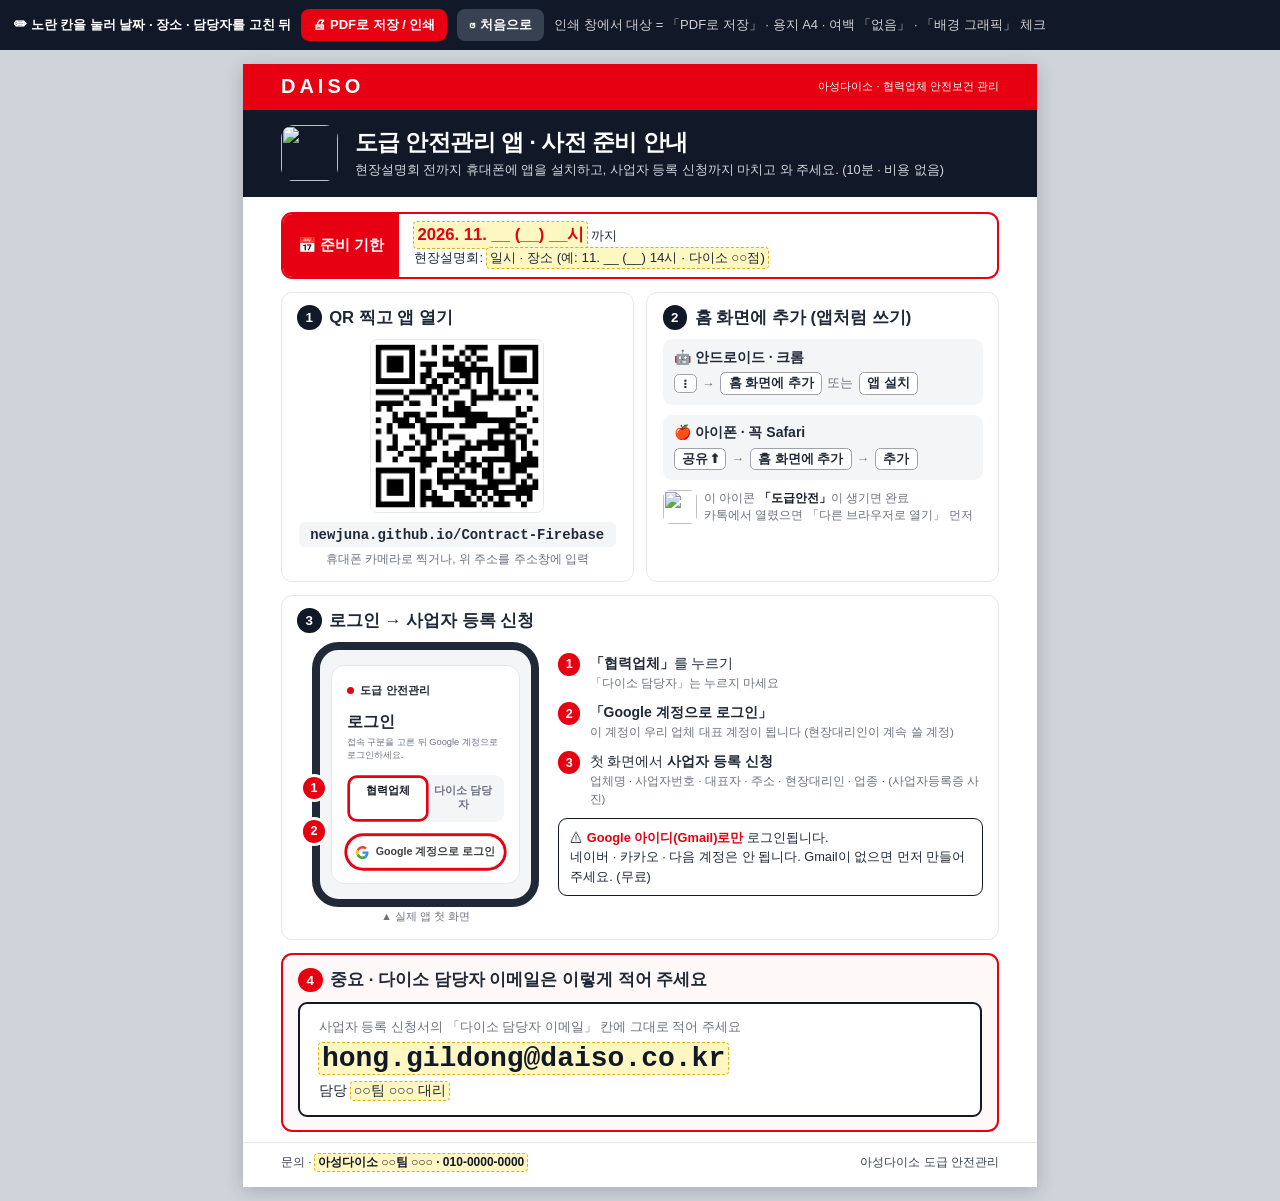
==== 업체안내문_1장.html @ e5fa145a "Add files via upload" ====
<!doctype html>
<html lang="ko"><head><meta charset="utf-8"><meta name="viewport" content="width=device-width,initial-scale=1">
<title>도급 안전관리 앱 · 협력업체 사전 준비 안내</title>
<style>
@page{size:A4;margin:0}
:root{--r:#E60012;--n:#111827;--s:#6b7280;--l:#e5e7eb;--bg:#f4f5f7}
*{box-sizing:border-box;-webkit-print-color-adjust:exact;print-color-adjust:exact}
html,body{margin:0;background:#cfd3da;font-family:"Malgun Gothic","맑은 고딕",sans-serif;color:#1f2937}
.bar{position:sticky;top:0;z-index:5;background:#111827;color:#fff;padding:9px 14px;font-size:13px;display:flex;gap:10px;align-items:center;flex-wrap:wrap}
.bar button{border:0;border-radius:8px;padding:7px 12px;font:inherit;font-weight:700;cursor:pointer}.bar .p{background:var(--r);color:#fff}.bar .g{background:#374151;color:#fff}
.page{width:210mm;height:297mm;margin:14px auto;background:#fff;overflow:hidden;position:relative;box-shadow:0 4px 18px rgba(0,0,0,.18);display:flex;flex-direction:column}
.fill{background:#fff7c2;outline:1px dashed #e0b400;border-radius:3px;padding:0 3px;min-width:30px;display:inline-block}
.fill:focus{outline:2px solid var(--r);background:#fff}
@media print{html,body{background:#fff}.bar{display:none}.page{margin:0;box-shadow:none}.fill{background:none;outline:none;padding:0}}
/* 머리 */
.top{background:var(--r);color:#fff;display:flex;align-items:center;justify-content:space-between;padding:3mm 10mm}
.top .lg{font-family:"Arial Black",Arial,sans-serif;font-weight:900;letter-spacing:4px;font-size:15pt}.top small{font-size:8.5pt}
.hd{background:var(--n);color:#fff;padding:4mm 10mm;display:flex;gap:4.5mm;align-items:center}
.hd img{width:15mm;height:15mm;border-radius:3.5mm;flex:none}
.hd h1{margin:0;font-size:17pt;letter-spacing:-.5px}.hd p{margin:1mm 0 0;font-size:9.5pt;color:#d1d5db}
.body{padding:4mm 10mm 0;flex:1;display:flex;flex-direction:column;gap:3.4mm}
.due{border:2px solid var(--r);border-radius:3mm;display:flex;overflow:hidden}
.due .k{background:var(--r);color:#fff;font-weight:800;font-size:11pt;padding:2.6mm 4mm;display:flex;align-items:center;white-space:nowrap}
.due .v{padding:2.2mm 4mm;font-size:10pt;line-height:1.55}.due .v b{font-size:12.5pt;color:var(--r)}
/* 칸 */
.st{border:1px solid var(--l);border-radius:3mm;padding:3.4mm 4mm}
.st h2{margin:0 0 2.4mm;font-size:12.5pt;display:flex;align-items:center;gap:2mm}
.st h2 i{font-style:normal;background:var(--n);color:#fff;border-radius:50%;width:6.5mm;height:6.5mm;display:inline-flex;align-items:center;justify-content:center;font-size:10pt;flex:none}
.st.hot{border:2px solid var(--r);background:#fff8f8}.st.hot h2 i{background:var(--r)}
.row{display:flex;gap:3.4mm}.row>.st{flex:1;min-width:0}
/* ① QR */
.qrb{text-align:center}.qrb img{width:46mm;height:46mm;display:block;margin:0 auto;border:1px solid var(--l);border-radius:2mm}
.url{font-family:Consolas,monospace;font-size:10.5pt;font-weight:700;background:var(--bg);border-radius:1.5mm;padding:1.2mm 3mm;display:inline-block;margin:2.4mm 0 1mm}
.cap{font-size:9pt;color:var(--s)}
/* ② 설치 */
.os{border-radius:2.4mm;background:var(--bg);padding:2.6mm 3mm;margin-bottom:2.6mm}.os:last-child{margin-bottom:0}
.os b{font-size:10.5pt;display:block;margin-bottom:1.4mm}
.flow{display:flex;align-items:center;gap:1.4mm;flex-wrap:wrap;font-size:9.4pt}
.k2{display:inline-block;border:1px solid #9ca3af;border-radius:1.4mm;padding:.5mm 2mm;background:#fff;white-space:nowrap;font-weight:700}
.ar{color:var(--s)}
.home{display:flex;align-items:center;gap:2mm;margin-top:2mm;font-size:9pt;color:var(--s)}.home img{width:9mm;height:9mm;border-radius:2mm}
/* ③ 로그인 화면 (앱 실제 화면과 같은 모양) */
.lg3{display:flex;gap:5mm;align-items:center;padding:0 0 5mm 4mm}
.phone{width:60mm;flex:none;border:2.2mm solid #1f2937;border-radius:7mm;background:#f4f5f7;padding:4mm 3mm;position:relative}
.lbox{background:#fff;border:1px solid var(--l);border-radius:3.5mm;padding:4.5mm 3.8mm 4mm}
.lbrand{display:flex;align-items:center;gap:1.6mm;font-size:8.5pt;font-weight:700;margin-bottom:3.6mm}.lbrand i{width:2mm;height:2mm;border-radius:50%;background:var(--r)}
.lbox h4{margin:0 0 1mm;font-size:12pt}.lsub{margin:0 0 3.2mm;font-size:7pt;color:var(--s)}
.lseg{display:flex;background:var(--bg);border-radius:2.4mm;padding:.8mm;margin:0 0 3.6mm;position:relative}
.lseg span{flex:1;text-align:center;padding:1.8mm 1mm;border-radius:1.8mm;font-size:8pt;font-weight:600;color:var(--s)}
.lseg span.on{background:#fff;color:var(--n);box-shadow:0 0 0 .7mm var(--r)}
.gbtn{display:flex;align-items:center;justify-content:center;gap:1.8mm;height:8.6mm;border:1px solid #dadce0;border-radius:4.3mm;background:#fff;color:#3c4043;font-size:8pt;font-weight:600;box-shadow:0 0 0 .7mm var(--r)}
.pin{position:absolute;width:6mm;height:6mm;border-radius:50%;background:var(--r);color:#fff;font-weight:800;font-size:9.5pt;display:flex;align-items:center;justify-content:center;box-shadow:0 0 0 .8mm #fff}
.steps3{flex:1;min-width:0}
.s3{display:flex;gap:2.4mm;align-items:flex-start;margin-bottom:2.8mm}.s3 b.n{flex:none;width:6mm;height:6mm;border-radius:50%;background:var(--r);color:#fff;display:flex;align-items:center;justify-content:center;font-size:9.5pt}
.s3 div{font-size:10.5pt;line-height:1.5}.s3 small{display:block;font-size:8.8pt;color:var(--s)}
.only{border:1.5px solid var(--n);border-radius:2.4mm;padding:2.2mm 3mm;font-size:9.6pt;line-height:1.55}
.only b{color:var(--r)}
/* ④ 이메일 */
.mail{display:flex;gap:3.4mm;align-items:stretch}
.mail .ok{flex:1;background:#fff;border:2px solid var(--n);border-radius:2.4mm;padding:4mm 5mm}
.mail .ok .em{font-family:Consolas,monospace;font-size:21pt;font-weight:700;color:var(--n);margin:2mm 0}
.mail .no{flex:1;background:#fff;border:1px solid var(--l);border-radius:2.4mm;padding:3mm;font-size:9.4pt;line-height:1.75}
.ft{margin-top:auto;border-top:1px solid var(--l);padding:3mm 10mm 4mm;display:flex;justify-content:space-between;align-items:center;font-size:9pt;color:#374151}.ft b{color:var(--n)}
</style></head><body>
<div class="bar"><b>✏ 노란 칸을 눌러 날짜 · 장소 · 담당자를 고친 뒤</b><button class="p" onclick="window.print()">🖨 PDF로 저장 / 인쇄</button><button class="g" onclick="if(confirm('처음 내용으로 되돌릴까요?')){localStorage.removeItem('dgFlyer');location.reload()}">↺ 처음으로</button><span style="opacity:.8">인쇄 창에서 대상 = 「PDF로 저장」 · 용지 A4 · 여백 「없음」 · 「배경 그래픽」 체크</span></div>

<div class="page">
 <div class="top"><span class="lg">DAISO</span><small>아성다이소 · 협력업체 안전보건 관리</small></div>
 <div class="hd"><img src="app-icon.png" alt=""><div><h1>도급 안전관리 앱 · 사전 준비 안내</h1><p>현장설명회 전까지 휴대폰에 앱을 설치하고, 사업자 등록 신청까지 마치고 와 주세요. (10분 · 비용 없음)</p></div></div>

 <div class="body">
  <div class="due"><div class="k">📅 준비 기한</div><div class="v"><b class="fill" data-k="due">2026. 11. __ (__) __시</b> 까지<br>현장설명회: <span class="fill" data-k="place">일시 · 장소 (예: 11. __ (__) 14시 · 다이소 ○○점)</span></div></div>

  <div class="row">
   <div class="st"><h2><i>1</i>QR 찍고 앱 열기</h2>
    <div class="qrb"><img src="app-qr.png" alt="앱 주소 QR 코드"><div class="url">newjuna.github.io/Contract-Firebase</div><div class="cap">휴대폰 카메라로 찍거나, 위 주소를 주소창에 입력</div></div></div>
   <div class="st"><h2><i>2</i>홈 화면에 추가 (앱처럼 쓰기)</h2>
    <div class="os"><b>🤖 안드로이드 · 크롬</b><div class="flow"><span class="k2">⋮</span><span class="ar">→</span><span class="k2">홈 화면에 추가</span><span class="ar">또는</span><span class="k2">앱 설치</span></div></div>
    <div class="os"><b>🍎 아이폰 · 꼭 Safari</b><div class="flow"><span class="k2">공유 ⬆</span><span class="ar">→</span><span class="k2">홈 화면에 추가</span><span class="ar">→</span><span class="k2">추가</span></div></div>
    <div class="home"><img src="app-icon.png" alt=""><span>이 아이콘 <b style="color:#111827">「도급안전」</b>이 생기면 완료<br>카톡에서 열렸으면 「다른 브라우저로 열기」 먼저</span></div></div>
  </div>

  <div class="st"><h2><i>3</i>로그인 → 사업자 등록 신청</h2>
   <div class="lg3">
    <div class="phone">
     <div class="lbox"><div class="lbrand"><i></i>도급 안전관리</div><h4>로그인</h4><p class="lsub">접속 구분을 고른 뒤 Google 계정으로 로그인하세요.</p>
      <div class="lseg"><span class="on">협력업체</span><span>다이소 담당자</span></div>
      <div class="gbtn"><svg viewBox="0 0 48 48" width="13" height="13" aria-hidden="true"><path fill="#EA4335" d="M24 9.5c3.5 0 6.6 1.2 9 3.6l6.7-6.7C35.6 2.4 30.2 0 24 0 14.6 0 6.6 5.4 2.7 13.3l7.8 6C12.4 13.7 17.7 9.5 24 9.5z"/><path fill="#4285F4" d="M46.1 24.5c0-1.6-.1-3.1-.4-4.5H24v9h12.4c-.5 2.9-2.2 5.3-4.6 6.9l7.4 5.8c4.3-4 6.9-9.9 6.9-17.2z"/><path fill="#FBBC05" d="M10.5 28.7c-.5-1.4-.8-3-.8-4.7s.3-3.3.8-4.7l-7.8-6C1 16.6 0 20.2 0 24s1 7.4 2.7 10.7l7.8-6z"/><path fill="#34A853" d="M24 48c6.5 0 11.9-2.1 15.9-5.8l-7.4-5.8c-2.1 1.4-4.8 2.3-8.5 2.3-6.3 0-11.6-4.2-13.5-10l-7.8 6C6.6 42.6 14.6 48 24 48z"/></svg>Google 계정으로 로그인</div></div>
     <span class="pin" style="left:-4.6mm;top:33.5mm">1</span><span class="pin" style="left:-4.6mm;top:45mm">2</span>
     <div style="position:absolute;left:0;right:0;bottom:-6.4mm;text-align:center;font-size:8pt;color:var(--s)">▲ 실제 앱 첫 화면</div>
    </div>
    <div class="steps3">
     <div class="s3"><b class="n">1</b><div><b>「협력업체」</b>를 누르기<small>「다이소 담당자」는 누르지 마세요</small></div></div>
     <div class="s3"><b class="n">2</b><div><b>「Google 계정으로 로그인」</b><small>이 계정이 우리 업체 대표 계정이 됩니다 (현장대리인이 계속 쓸 계정)</small></div></div>
     <div class="s3"><b class="n">3</b><div>첫 화면에서 <b>사업자 등록 신청</b><small>업체명 · 사업자번호 · 대표자 · 주소 · 현장대리인 · 업종 · (사업자등록증 사진)</small></div></div>
     <div class="only">⚠ <b>Google 아이디(Gmail)로만</b> 로그인됩니다.<br>네이버 · 카카오 · 다음 계정은 안 됩니다. Gmail이 없으면 먼저 만들어 주세요. (무료)</div>
    </div>
   </div></div>

  <div class="st hot"><h2><i>4</i>중요 · 다이소 담당자 이메일은 이렇게 적어 주세요</h2>
   <div class="mail"><div class="ok"><div style="font-size:9.6pt;color:var(--s)">사업자 등록 신청서의 「다이소 담당자 이메일」 칸에 그대로 적어 주세요</div><div class="em fill" data-k="email">hong.gildong@daiso.co.kr</div><div style="font-size:10.5pt">담당 <span class="fill" data-k="pic">○○팀 ○○○ 대리</span></div></div></div></div>
 </div>

 <div class="ft"><span>문의 · <b class="fill" data-k="contact">아성다이소 ○○팀 ○○○ · 010-0000-0000</b></span><span>아성다이소 도급 안전관리</span></div>
</div>
<script>
/* 한 장(A4)에 안 들어가면 글자를 조금씩 줄여서 맞춤 */
function fit(){const p=document.querySelector('.page'),b=document.querySelector('.body');let z=1;b.style.zoom=1;while(p.scrollHeight>p.clientHeight+1&&z>0.78){z-=0.02;b.style.zoom=z}}
window.addEventListener('load',fit);document.addEventListener('input',fit);
/* 노란 칸 = 바로 고치기 (이 PC에 저장 · 다음에 열어도 그대로) */
const K='dgFlyer';let S={};try{S=JSON.parse(localStorage.getItem(K)||'{}')}catch(e){}
document.querySelectorAll('.fill').forEach(el=>{el.contentEditable='true';el.spellcheck=false;const k=el.dataset.k;if(S[k])el.textContent=S[k];
 el.addEventListener('input',()=>{S[k]=el.textContent;try{localStorage.setItem(K,JSON.stringify(S))}catch(e){}});
 el.addEventListener('keydown',e=>{if(e.key==='Enter'){e.preventDefault();el.blur()}})});
</script>
</body></html>
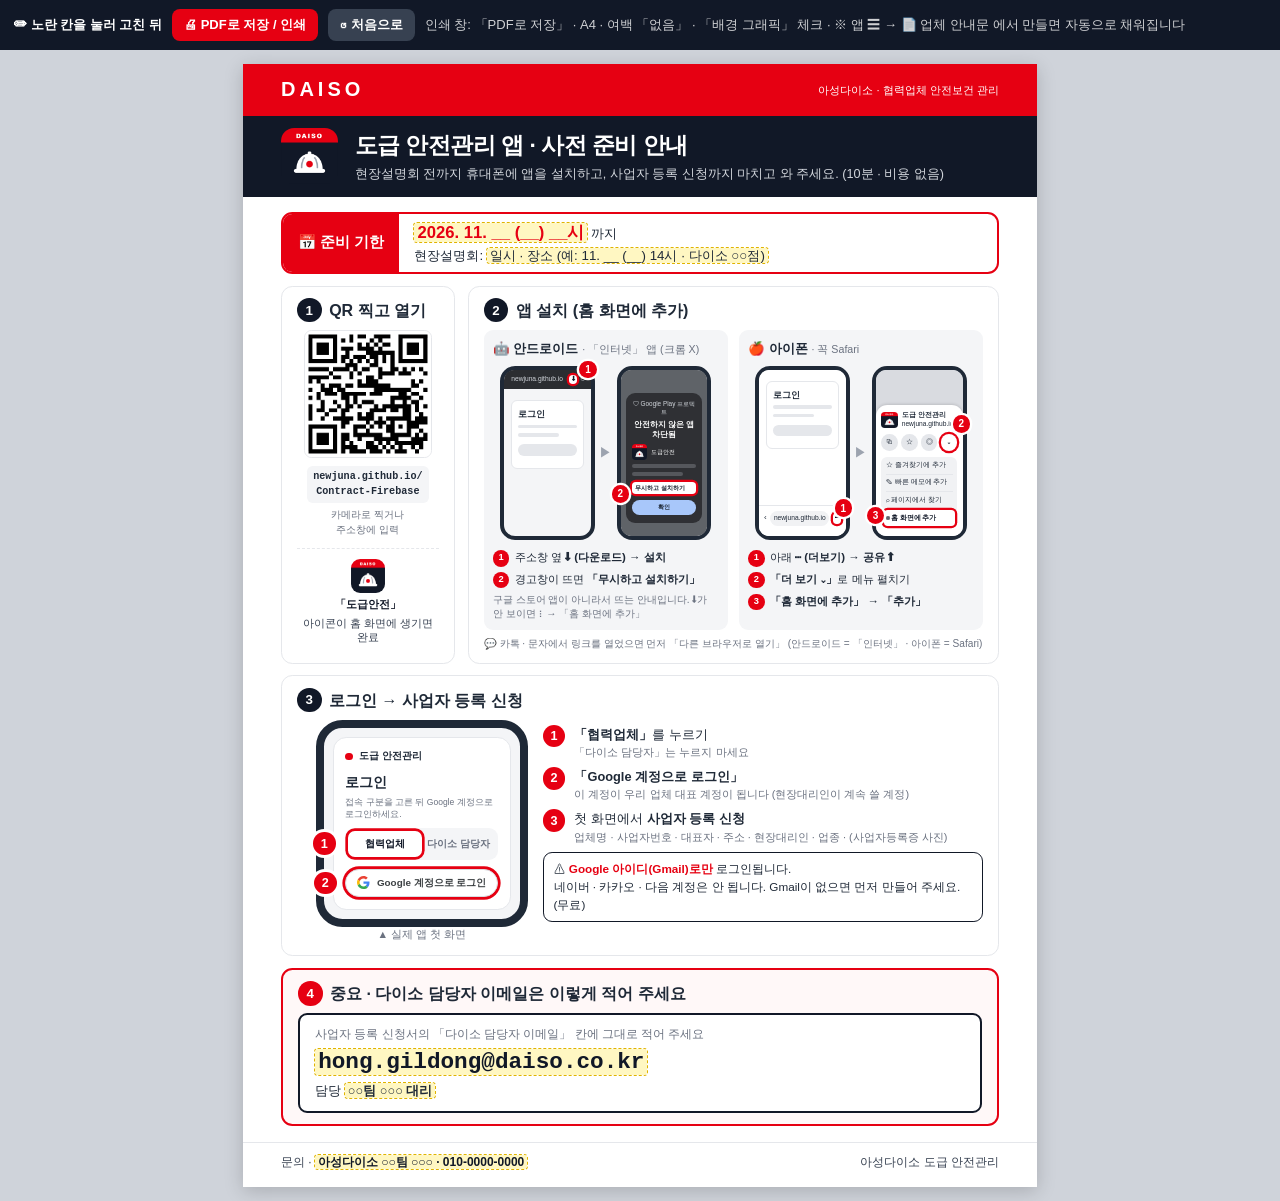
==== commit fa9612be: "Add files via upload" ====
--- a/업체안내문_1장.html
+++ b/업체안내문_1장.html
@@ -3,114 +3,17 @@
 <title>도급 안전관리 앱 · 협력업체 사전 준비 안내</title>
 <style>
 @page{size:A4;margin:0}
-:root{--r:#E60012;--n:#111827;--s:#6b7280;--l:#e5e7eb;--bg:#f4f5f7}
-*{box-sizing:border-box;-webkit-print-color-adjust:exact;print-color-adjust:exact}
-html,body{margin:0;background:#cfd3da;font-family:"Malgun Gothic","맑은 고딕",sans-serif;color:#1f2937}
-.bar{position:sticky;top:0;z-index:5;background:#111827;color:#fff;padding:9px 14px;font-size:13px;display:flex;gap:10px;align-items:center;flex-wrap:wrap}
-.bar button{border:0;border-radius:8px;padding:7px 12px;font:inherit;font-weight:700;cursor:pointer}.bar .p{background:var(--r);color:#fff}.bar .g{background:#374151;color:#fff}
-.page{width:210mm;height:297mm;margin:14px auto;background:#fff;overflow:hidden;position:relative;box-shadow:0 4px 18px rgba(0,0,0,.18);display:flex;flex-direction:column}
-.fill{background:#fff7c2;outline:1px dashed #e0b400;border-radius:3px;padding:0 3px;min-width:30px;display:inline-block}
-.fill:focus{outline:2px solid var(--r);background:#fff}
-@media print{html,body{background:#fff}.bar{display:none}.page{margin:0;box-shadow:none}.fill{background:none;outline:none;padding:0}}
-/* 머리 */
-.top{background:var(--r);color:#fff;display:flex;align-items:center;justify-content:space-between;padding:3mm 10mm}
-.top .lg{font-family:"Arial Black",Arial,sans-serif;font-weight:900;letter-spacing:4px;font-size:15pt}.top small{font-size:8.5pt}
-.hd{background:var(--n);color:#fff;padding:4mm 10mm;display:flex;gap:4.5mm;align-items:center}
-.hd img{width:15mm;height:15mm;border-radius:3.5mm;flex:none}
-.hd h1{margin:0;font-size:17pt;letter-spacing:-.5px}.hd p{margin:1mm 0 0;font-size:9.5pt;color:#d1d5db}
-.body{padding:4mm 10mm 0;flex:1;display:flex;flex-direction:column;gap:3.4mm}
-.due{border:2px solid var(--r);border-radius:3mm;display:flex;overflow:hidden}
-.due .k{background:var(--r);color:#fff;font-weight:800;font-size:11pt;padding:2.6mm 4mm;display:flex;align-items:center;white-space:nowrap}
-.due .v{padding:2.2mm 4mm;font-size:10pt;line-height:1.55}.due .v b{font-size:12.5pt;color:var(--r)}
-/* 칸 */
-.st{border:1px solid var(--l);border-radius:3mm;padding:3.4mm 4mm}
-.st h2{margin:0 0 2.4mm;font-size:12.5pt;display:flex;align-items:center;gap:2mm}
-.st h2 i{font-style:normal;background:var(--n);color:#fff;border-radius:50%;width:6.5mm;height:6.5mm;display:inline-flex;align-items:center;justify-content:center;font-size:10pt;flex:none}
-.st.hot{border:2px solid var(--r);background:#fff8f8}.st.hot h2 i{background:var(--r)}
-.row{display:flex;gap:3.4mm}.row>.st{flex:1;min-width:0}
-/* ① QR */
-.qrb{text-align:center}.qrb img{width:46mm;height:46mm;display:block;margin:0 auto;border:1px solid var(--l);border-radius:2mm}
-.url{font-family:Consolas,monospace;font-size:10.5pt;font-weight:700;background:var(--bg);border-radius:1.5mm;padding:1.2mm 3mm;display:inline-block;margin:2.4mm 0 1mm}
-.cap{font-size:9pt;color:var(--s)}
-/* ② 설치 */
-.os{border-radius:2.4mm;background:var(--bg);padding:2.6mm 3mm;margin-bottom:2.6mm}.os:last-child{margin-bottom:0}
-.os b{font-size:10.5pt;display:block;margin-bottom:1.4mm}
-.flow{display:flex;align-items:center;gap:1.4mm;flex-wrap:wrap;font-size:9.4pt}
-.k2{display:inline-block;border:1px solid #9ca3af;border-radius:1.4mm;padding:.5mm 2mm;background:#fff;white-space:nowrap;font-weight:700}
-.ar{color:var(--s)}
-.home{display:flex;align-items:center;gap:2mm;margin-top:2mm;font-size:9pt;color:var(--s)}.home img{width:9mm;height:9mm;border-radius:2mm}
-/* ③ 로그인 화면 (앱 실제 화면과 같은 모양) */
-.lg3{display:flex;gap:5mm;align-items:center;padding:0 0 5mm 4mm}
-.phone{width:60mm;flex:none;border:2.2mm solid #1f2937;border-radius:7mm;background:#f4f5f7;padding:4mm 3mm;position:relative}
-.lbox{background:#fff;border:1px solid var(--l);border-radius:3.5mm;padding:4.5mm 3.8mm 4mm}
-.lbrand{display:flex;align-items:center;gap:1.6mm;font-size:8.5pt;font-weight:700;margin-bottom:3.6mm}.lbrand i{width:2mm;height:2mm;border-radius:50%;background:var(--r)}
-.lbox h4{margin:0 0 1mm;font-size:12pt}.lsub{margin:0 0 3.2mm;font-size:7pt;color:var(--s)}
-.lseg{display:flex;background:var(--bg);border-radius:2.4mm;padding:.8mm;margin:0 0 3.6mm;position:relative}
-.lseg span{flex:1;text-align:center;padding:1.8mm 1mm;border-radius:1.8mm;font-size:8pt;font-weight:600;color:var(--s)}
-.lseg span.on{background:#fff;color:var(--n);box-shadow:0 0 0 .7mm var(--r)}
-.gbtn{display:flex;align-items:center;justify-content:center;gap:1.8mm;height:8.6mm;border:1px solid #dadce0;border-radius:4.3mm;background:#fff;color:#3c4043;font-size:8pt;font-weight:600;box-shadow:0 0 0 .7mm var(--r)}
-.pin{position:absolute;width:6mm;height:6mm;border-radius:50%;background:var(--r);color:#fff;font-weight:800;font-size:9.5pt;display:flex;align-items:center;justify-content:center;box-shadow:0 0 0 .8mm #fff}
-.steps3{flex:1;min-width:0}
-.s3{display:flex;gap:2.4mm;align-items:flex-start;margin-bottom:2.8mm}.s3 b.n{flex:none;width:6mm;height:6mm;border-radius:50%;background:var(--r);color:#fff;display:flex;align-items:center;justify-content:center;font-size:9.5pt}
-.s3 div{font-size:10.5pt;line-height:1.5}.s3 small{display:block;font-size:8.8pt;color:var(--s)}
-.only{border:1.5px solid var(--n);border-radius:2.4mm;padding:2.2mm 3mm;font-size:9.6pt;line-height:1.55}
-.only b{color:var(--r)}
-/* ④ 이메일 */
-.mail{display:flex;gap:3.4mm;align-items:stretch}
-.mail .ok{flex:1;background:#fff;border:2px solid var(--n);border-radius:2.4mm;padding:4mm 5mm}
-.mail .ok .em{font-family:Consolas,monospace;font-size:21pt;font-weight:700;color:var(--n);margin:2mm 0}
-.mail .no{flex:1;background:#fff;border:1px solid var(--l);border-radius:2.4mm;padding:3mm;font-size:9.4pt;line-height:1.75}
-.ft{margin-top:auto;border-top:1px solid var(--l);padding:3mm 10mm 4mm;display:flex;justify-content:space-between;align-items:center;font-size:9pt;color:#374151}.ft b{color:var(--n)}
+html,body{margin:0;background:#cfd3da}
+.bar{position:sticky;top:0;z-index:5;background:#111827;color:#fff;padding:9px 14px;font:13px "Malgun Gothic",sans-serif;display:flex;gap:10px;align-items:center;flex-wrap:wrap}.bar button{border:0;border-radius:8px;padding:7px 12px;font:inherit;font-weight:700;cursor:pointer}.bar .p{background:#E60012;color:#fff}.bar .g{background:#374151;color:#fff}
+.fyPage{margin:14px auto;box-shadow:0 4px 18px rgba(0,0,0,.18)}.fill{background:#fff7c2;outline:1px dashed #e0b400;border-radius:3px;padding:0 3px}.fill:focus{outline:2px solid #E60012;background:#fff}
+@media print{html,body{background:#fff}.bar{display:none}.fyPage{margin:0;box-shadow:none}.fill{background:none;outline:none;padding:0}}
+.fyPage{width:210mm;height:297mm;background:#fff;overflow:hidden;display:flex;flex-direction:column;font-family:"Malgun Gothic","맑은 고딕","Apple SD Gothic Neo",sans-serif;color:#1f2937;box-sizing:border-box;line-height:1.45}.fyPage *{box-sizing:border-box;-webkit-print-color-adjust:exact;print-color-adjust:exact}.fyTop{background:#E60012;color:#fff;display:flex;align-items:center;justify-content:space-between;padding:3mm 10mm}.fyTop b{font-family:"Arial Black",Arial,sans-serif;font-weight:900;letter-spacing:4px;font-size:15pt}.fyTop small{font-size:8.5pt}.fyHd{background:#111827;color:#fff;padding:4mm 10mm;display:flex;gap:4.5mm;align-items:center}.fyHd img{width:15mm;height:15mm;border-radius:3.5mm;flex:none}.fyHd h1{margin:0;font-size:17pt;letter-spacing:-.5px;color:#fff}.fyHd p{margin:1mm 0 0;font-size:9.5pt;color:#d1d5db}.fyBody{padding:4mm 10mm 0;flex:1;display:flex;flex-direction:column;gap:3.4mm}.fyDue{border:2px solid #E60012;border-radius:3mm;display:flex;overflow:hidden}.fyDue .k{background:#E60012;color:#fff;font-weight:800;font-size:11pt;padding:2.6mm 4mm;display:flex;align-items:center;white-space:nowrap}.fyDue .v{padding:2.2mm 4mm;font-size:10pt;line-height:1.55}.fyDue .v b{font-size:12.5pt;color:#E60012}.fySt{border:1px solid #e5e7eb;border-radius:3mm;padding:3.4mm 4mm}.fySt h2{margin:0 0 2.4mm;font-size:12.5pt;display:flex;align-items:center;gap:2mm;color:#1f2937}.fySt h2 i{font-style:normal;background:#111827;color:#fff;border-radius:50%;width:6.5mm;height:6.5mm;display:inline-flex;align-items:center;justify-content:center;font-size:10pt;flex:none}.fySt.hot{border:2px solid #E60012;background:#fff8f8}.fySt.hot h2 i{background:#E60012}.fyRow{display:flex;gap:3.4mm}.fyRow>.fySt{flex:1;min-width:0}.fyR1{display:flex;gap:3.4mm}.fyR1>.fySt:first-child{width:46mm;flex:none}.fyR1>.fySt:last-child{flex:1;min-width:0}.fyQr1 img{width:34mm;height:34mm;display:block;margin:1mm auto 0;border:1px solid #e5e7eb;border-radius:2mm}.fyQr1 .fyUrl{font-size:7.6pt;padding:1mm 1.6mm;word-break:break-all;margin:2mm 0 1mm}.fyQr1{text-align:center}.fyOsw{display:flex;gap:3mm}.fyOsx{flex:1;min-width:0;background:#f4f5f7;border-radius:2.4mm;padding:2.4mm 2.4mm 2mm}.fyOsx>b{display:block;font-size:10pt;margin-bottom:2mm}.fyOsx>b small{font-weight:400;color:#6b7280;font-size:8pt}.fyMw{display:flex;gap:1.2mm;align-items:center;justify-content:center}.fyArr{color:#9ca3af;font-size:10pt;flex:none}.fyM{width:25mm;height:46mm;border:1.3mm solid #1f2937;border-radius:4mm;background:#f4f5f7;position:relative;font-size:5.4pt;line-height:1.3;flex:none}.fyM .in{position:absolute;inset:0;border-radius:2.6mm;overflow:hidden;display:flex;flex-direction:column}.fyMbar{background:#2b2d31;color:#d1d5db;display:flex;align-items:center;gap:.8mm;padding:1.4mm 1mm;font-size:5pt}.fyMbar .u{flex:1;text-align:center;overflow:hidden;white-space:nowrap}.fyHl{box-shadow:0 0 0 .6mm #E60012;border-radius:1mm;background:#fff;color:#111827;font-weight:800;padding:0 .6mm}.fyMpg{flex:1;padding:3mm 1.8mm}.fyMcd{background:#fff;border:1px solid #e5e7eb;border-radius:1.6mm;padding:2mm 1.6mm}.fyMcd b{font-size:6.4pt}.fyMln{height:1mm;background:#e5e7eb;border-radius:1mm;margin:1.2mm 0}.fyMpin{position:absolute;width:4.6mm;height:4.6mm;border-radius:50%;background:#E60012;color:#fff;font-weight:800;font-size:7.5pt;display:flex;align-items:center;justify-content:center;box-shadow:0 0 0 .6mm #fff;z-index:2}.fyMdk{background:#5f6368}.fyMdlg{margin:6mm 1.4mm 0;background:#2f3034;color:#d1d5db;border-radius:2.4mm;padding:2mm 1.6mm;text-align:center;font-size:4.8pt}.fyMdlg b{display:block;font-size:5.8pt;margin:.8mm 0 1.2mm;color:#fff}.fyMdlg .ic{display:flex;align-items:center;gap:1mm;margin-bottom:1.2mm;color:#fff}.fyMdlg .ic img{width:4mm;height:4mm;border-radius:1mm}.fyMdlg .fyMln{background:#55575c}.fyMdlg .t{display:block;margin:1.6mm 0;text-align:left;padding:.4mm .8mm}.fyMdlg .okb{background:#a8c7fa;color:#1f2937;border-radius:3mm;padding:1mm;font-weight:700}.fyMib{background:#fff;border-top:1px solid #e5e7eb;display:flex;align-items:center;gap:1mm;padding:1.4mm 1.2mm 2.6mm;font-size:6pt}.fyMib .u{flex:1;background:#f1f2f4;border-radius:2mm;text-align:center;padding:.8mm;font-size:5pt}.fyMsh{margin-top:auto;background:#fff;border-radius:3mm 3mm 0 0;padding:1.6mm 1.4mm 2mm;box-shadow:0 -1px 3px #0002}.fyMsh .ap{display:flex;align-items:center;gap:1mm;margin-bottom:1.4mm;font-size:5pt}.fyMsh .ap img{width:4.4mm;height:4.4mm;border-radius:1mm}.fyMsh .row{display:flex;justify-content:space-between;margin-bottom:1.6mm}.fyMsh .row span{width:4.4mm;height:4.4mm;border-radius:50%;background:#e5e7eb;display:flex;align-items:center;justify-content:center;font-size:5pt}.fyMsh .row span.fyHl{background:#fff;border-radius:50%}.fyMsh .li{background:#f1f2f4;border-radius:1.6mm;padding:.2mm 1.2mm}.fyMsh .li div{padding:1mm 0;border-bottom:1px solid #e5e7eb;font-size:5pt;white-space:nowrap}.fyMsh .li div:last-child{border:0}.fyMsh .li div.fyHl{padding:1mm .6mm;margin:.3mm -.6mm}.fySl{margin:2.4mm 0 0;padding:0;list-style:none;font-size:8.6pt;line-height:1.45}.fySl li{display:flex;gap:1.4mm;margin-bottom:1.1mm}.fySl li i{font-style:normal;flex:none;width:4.4mm;height:4.4mm;border-radius:50%;background:#E60012;color:#fff;font-size:7pt;font-weight:800;display:flex;align-items:center;justify-content:center;margin-top:.3mm}.fyNote{font-size:7.6pt;color:#6b7280;margin-top:.6mm;line-height:1.45}.fyPage .fyPh{width:56mm;padding:2.4mm 2.4mm}.fyPage .fyLb{padding:3mm 3mm 3mm}.fyPage .fyLbr{margin-bottom:2mm;font-size:7.6pt}.fyPage .fyLb h4{font-size:10.5pt}.fyPage .fyLs{margin-bottom:2mm;font-size:6.4pt}.fyPage .fySeg{margin-bottom:2.4mm}.fyPage .fySeg span{font-size:7.4pt;padding:1.5mm 1mm;white-space:nowrap}.fyPage .fyG{font-size:7.4pt;height:7.6mm;white-space:nowrap}.fySeg,.fyG{position:relative}.fyPage .fyPin.fyPinL{left:-8.6mm;top:50%;margin-top:-3mm;padding:0;color:#fff;font-size:9.5pt;flex:none;background:#E60012;border-radius:50%}.fyPage .fyLg{gap:4mm;padding-left:5mm}.fyDone{display:flex;flex-direction:column;align-items:center;gap:1mm;margin-top:3mm;padding-top:2.6mm;border-top:1px dashed #e5e7eb;font-size:8pt;color:#374151;text-align:center;line-height:1.4}.fyDone img{width:9mm;height:9mm;border-radius:2.4mm}.fyDone b{color:#111827}.fyPage .fyHd{padding:3.2mm 10mm}.fyPage .fyDue .k{padding:2mm 4mm}.fyPage .fyDue .v{padding:1.6mm 4mm}.fyPage .fySt{padding:3mm 4mm}.fyPage .fyLg{padding-bottom:4.6mm}.fyPage .fyS3{margin-bottom:1.8mm}.fyPage .fyS3 div{font-size:9.6pt}.fyPage .fyS3 small{font-size:8.2pt}.fyPage .fyOnly{font-size:8.8pt;padding:1.8mm 2.6mm}.fyPage .fyMail{padding:2.6mm 4mm}.fyPage .fyMail .em{font-size:17pt;margin:1mm 0}.fyPage .fyMail .l{font-size:8.8pt}.fyPage .fyMail .p{font-size:9.6pt}.fyPage .fySt h2{font-size:12pt;margin-bottom:2mm}.fyPage .fyBody{gap:3mm}.fyQr{text-align:center}.fyQr img{width:46mm;height:46mm;display:block;margin:0 auto;border:1px solid #e5e7eb;border-radius:2mm}.fyUrl{font-family:Consolas,Menlo,monospace;font-size:10.5pt;font-weight:700;background:#f4f5f7;border-radius:1.5mm;padding:1.2mm 3mm;display:inline-block;margin:2.4mm 0 1mm}.fyCap{font-size:9pt;color:#6b7280}.fyOs{border-radius:2.4mm;background:#f4f5f7;padding:2.6mm 3mm;margin-bottom:2.6mm}.fyOs b{font-size:10.5pt;display:block;margin-bottom:1.4mm}.fyFlow{display:flex;align-items:center;gap:1.4mm;flex-wrap:wrap;font-size:9.4pt}.fyK{display:inline-block;border:1px solid #9ca3af;border-radius:1.4mm;padding:.5mm 2mm;background:#fff;white-space:nowrap;font-weight:700}.fyAr{color:#6b7280}.fyHome{display:flex;align-items:center;gap:2mm;margin-top:2mm;font-size:9pt;color:#6b7280}.fyHome img{width:9mm;height:9mm;border-radius:2mm}.fyLg{display:flex;gap:5mm;align-items:center;padding:0 0 5mm 4mm}.fyPh{width:60mm;flex:none;border:2.2mm solid #1f2937;border-radius:7mm;background:#f4f5f7;padding:4mm 3mm;position:relative}.fyLb{background:#fff;border:1px solid #e5e7eb;border-radius:3.5mm;padding:4.5mm 3.8mm 4mm}.fyLbr{display:flex;align-items:center;gap:1.6mm;font-size:8.5pt;font-weight:700;margin-bottom:3.6mm}.fyLbr i{width:2mm;height:2mm;border-radius:50%;background:#E60012}.fyLb h4{margin:0 0 1mm;font-size:12pt}.fyLs{margin:0 0 3.2mm;font-size:7pt;color:#6b7280}.fySeg{display:flex;background:#f4f5f7;border-radius:2.4mm;padding:.8mm;margin:0 0 3.6mm}.fySeg span{flex:1;text-align:center;padding:1.8mm 1mm;border-radius:1.8mm;font-size:8pt;font-weight:600;color:#6b7280}.fySeg span.on{background:#fff;color:#111827;box-shadow:0 0 0 .7mm #E60012}.fyG{display:flex;align-items:center;justify-content:center;gap:1.8mm;height:8.6mm;border:1px solid #dadce0;border-radius:4.3mm;background:#fff;color:#3c4043;font-size:8pt;font-weight:600;box-shadow:0 0 0 .7mm #E60012}.fyPin{position:absolute;width:6mm;height:6mm;border-radius:50%;background:#E60012;color:#fff;font-weight:800;font-size:9.5pt;display:flex;align-items:center;justify-content:center;box-shadow:0 0 0 .8mm #fff}.fyS3w{flex:1;min-width:0}.fyS3{display:flex;gap:2.4mm;align-items:flex-start;margin-bottom:2.8mm}.fyS3 b.n{flex:none;width:6mm;height:6mm;border-radius:50%;background:#E60012;color:#fff;display:flex;align-items:center;justify-content:center;font-size:9.5pt}.fyS3 div{font-size:10.5pt;line-height:1.5}.fyS3 small{display:block;font-size:8.8pt;color:#6b7280}.fyOnly{border:1.5px solid #111827;border-radius:2.4mm;padding:2.2mm 3mm;font-size:9.6pt;line-height:1.55}.fyOnly b{color:#E60012}.fyMail{background:#fff;border:2px solid #111827;border-radius:2.4mm;padding:4mm 5mm}.fyMail .l{font-size:9.6pt;color:#6b7280}.fyMail .em{font-family:Consolas,Menlo,monospace;font-size:21pt;font-weight:700;color:#111827;margin:2mm 0;word-break:break-all}.fyMail .p{font-size:10.5pt}.fyFt{margin-top:auto;border-top:1px solid #e5e7eb;padding:3mm 10mm 4mm;display:flex;justify-content:space-between;align-items:center;font-size:9pt;color:#374151}.fyFt b{color:#111827}.fyGrid{display:grid;grid-template-columns:1fr 1fr;gap:0 10px}.fyAuto{background:var(--bg);border-radius:10px;padding:10px 12px;font-size:13px;line-height:1.7;margin-top:10px}.fyAuto b{display:inline-block;min-width:74px;color:var(--sub);font-weight:600}.fyBtns{display:flex;gap:8px;flex-wrap:wrap;margin-top:12px}.fyBtns .button{flex:1;min-width:140px}@media(max-width:520px){.fyGrid{grid-template-columns:1fr}}
 </style></head><body>
-<div class="bar"><b>✏ 노란 칸을 눌러 날짜 · 장소 · 담당자를 고친 뒤</b><button class="p" onclick="window.print()">🖨 PDF로 저장 / 인쇄</button><button class="g" onclick="if(confirm('처음 내용으로 되돌릴까요?')){localStorage.removeItem('dgFlyer');location.reload()}">↺ 처음으로</button><span style="opacity:.8">인쇄 창에서 대상 = 「PDF로 저장」 · 용지 A4 · 여백 「없음」 · 「배경 그래픽」 체크</span></div>
-
-<div class="page">
- <div class="top"><span class="lg">DAISO</span><small>아성다이소 · 협력업체 안전보건 관리</small></div>
- <div class="hd"><img src="app-icon.png" alt=""><div><h1>도급 안전관리 앱 · 사전 준비 안내</h1><p>현장설명회 전까지 휴대폰에 앱을 설치하고, 사업자 등록 신청까지 마치고 와 주세요. (10분 · 비용 없음)</p></div></div>
-
- <div class="body">
-  <div class="due"><div class="k">📅 준비 기한</div><div class="v"><b class="fill" data-k="due">2026. 11. __ (__) __시</b> 까지<br>현장설명회: <span class="fill" data-k="place">일시 · 장소 (예: 11. __ (__) 14시 · 다이소 ○○점)</span></div></div>
-
-  <div class="row">
-   <div class="st"><h2><i>1</i>QR 찍고 앱 열기</h2>
-    <div class="qrb"><img src="app-qr.png" alt="앱 주소 QR 코드"><div class="url">newjuna.github.io/Contract-Firebase</div><div class="cap">휴대폰 카메라로 찍거나, 위 주소를 주소창에 입력</div></div></div>
-   <div class="st"><h2><i>2</i>홈 화면에 추가 (앱처럼 쓰기)</h2>
-    <div class="os"><b>🤖 안드로이드 · 크롬</b><div class="flow"><span class="k2">⋮</span><span class="ar">→</span><span class="k2">홈 화면에 추가</span><span class="ar">또는</span><span class="k2">앱 설치</span></div></div>
-    <div class="os"><b>🍎 아이폰 · 꼭 Safari</b><div class="flow"><span class="k2">공유 ⬆</span><span class="ar">→</span><span class="k2">홈 화면에 추가</span><span class="ar">→</span><span class="k2">추가</span></div></div>
-    <div class="home"><img src="app-icon.png" alt=""><span>이 아이콘 <b style="color:#111827">「도급안전」</b>이 생기면 완료<br>카톡에서 열렸으면 「다른 브라우저로 열기」 먼저</span></div></div>
-  </div>
-
-  <div class="st"><h2><i>3</i>로그인 → 사업자 등록 신청</h2>
-   <div class="lg3">
-    <div class="phone">
-     <div class="lbox"><div class="lbrand"><i></i>도급 안전관리</div><h4>로그인</h4><p class="lsub">접속 구분을 고른 뒤 Google 계정으로 로그인하세요.</p>
-      <div class="lseg"><span class="on">협력업체</span><span>다이소 담당자</span></div>
-      <div class="gbtn"><svg viewBox="0 0 48 48" width="13" height="13" aria-hidden="true"><path fill="#EA4335" d="M24 9.5c3.5 0 6.6 1.2 9 3.6l6.7-6.7C35.6 2.4 30.2 0 24 0 14.6 0 6.6 5.4 2.7 13.3l7.8 6C12.4 13.7 17.7 9.5 24 9.5z"/><path fill="#4285F4" d="M46.1 24.5c0-1.6-.1-3.1-.4-4.5H24v9h12.4c-.5 2.9-2.2 5.3-4.6 6.9l7.4 5.8c4.3-4 6.9-9.9 6.9-17.2z"/><path fill="#FBBC05" d="M10.5 28.7c-.5-1.4-.8-3-.8-4.7s.3-3.3.8-4.7l-7.8-6C1 16.6 0 20.2 0 24s1 7.4 2.7 10.7l7.8-6z"/><path fill="#34A853" d="M24 48c6.5 0 11.9-2.1 15.9-5.8l-7.4-5.8c-2.1 1.4-4.8 2.3-8.5 2.3-6.3 0-11.6-4.2-13.5-10l-7.8 6C6.6 42.6 14.6 48 24 48z"/></svg>Google 계정으로 로그인</div></div>
-     <span class="pin" style="left:-4.6mm;top:33.5mm">1</span><span class="pin" style="left:-4.6mm;top:45mm">2</span>
-     <div style="position:absolute;left:0;right:0;bottom:-6.4mm;text-align:center;font-size:8pt;color:var(--s)">▲ 실제 앱 첫 화면</div>
-    </div>
-    <div class="steps3">
-     <div class="s3"><b class="n">1</b><div><b>「협력업체」</b>를 누르기<small>「다이소 담당자」는 누르지 마세요</small></div></div>
-     <div class="s3"><b class="n">2</b><div><b>「Google 계정으로 로그인」</b><small>이 계정이 우리 업체 대표 계정이 됩니다 (현장대리인이 계속 쓸 계정)</small></div></div>
-     <div class="s3"><b class="n">3</b><div>첫 화면에서 <b>사업자 등록 신청</b><small>업체명 · 사업자번호 · 대표자 · 주소 · 현장대리인 · 업종 · (사업자등록증 사진)</small></div></div>
-     <div class="only">⚠ <b>Google 아이디(Gmail)로만</b> 로그인됩니다.<br>네이버 · 카카오 · 다음 계정은 안 됩니다. Gmail이 없으면 먼저 만들어 주세요. (무료)</div>
-    </div>
-   </div></div>
-
-  <div class="st hot"><h2><i>4</i>중요 · 다이소 담당자 이메일은 이렇게 적어 주세요</h2>
-   <div class="mail"><div class="ok"><div style="font-size:9.6pt;color:var(--s)">사업자 등록 신청서의 「다이소 담당자 이메일」 칸에 그대로 적어 주세요</div><div class="em fill" data-k="email">hong.gildong@daiso.co.kr</div><div style="font-size:10.5pt">담당 <span class="fill" data-k="pic">○○팀 ○○○ 대리</span></div></div></div></div>
- </div>
-
- <div class="ft"><span>문의 · <b class="fill" data-k="contact">아성다이소 ○○팀 ○○○ · 010-0000-0000</b></span><span>아성다이소 도급 안전관리</span></div>
-</div>
+<div class="bar"><b>✏ 노란 칸을 눌러 고친 뒤</b><button class="p" onclick="window.print()">🖨 PDF로 저장 / 인쇄</button><button class="g" onclick="if(confirm('처음 내용으로 되돌릴까요?')){localStorage.removeItem('dgFlyer');location.reload()}">↺ 처음으로</button><span style="opacity:.8">인쇄 창: 「PDF로 저장」 · A4 · 여백 「없음」 · 「배경 그래픽」 체크 · ※ 앱 ☰ → 📄 업체 안내문 에서 만들면 자동으로 채워집니다</span></div>
+<div class="fyPage"><div class="fyTop"><b>DAISO</b><small>아성다이소 · 협력업체 안전보건 관리</small></div><div class="fyHd"><img src="icon-192.png" alt=""><div><h1>도급 안전관리 앱 · 사전 준비 안내</h1><p>현장설명회 전까지 휴대폰에 앱을 설치하고, 사업자 등록 신청까지 마치고 와 주세요. (10분 · 비용 없음)</p></div></div><div class="fyBody"><div class="fyDue"><div class="k">📅 준비 기한</div><div class="v"><b><span class="fill" data-k="due">2026. 11. __ (__) __시</span></b> 까지<br>현장설명회: <span class="fill" data-k="place">일시 · 장소 (예: 11. __ (__) 14시 · 다이소 ○○점)</span></div></div><div class="fyR1"><div class="fySt"><h2><i>1</i>QR 찍고 열기</h2><div class="fyQr1"><img src="app-qr.png" alt="앱 주소 QR 코드"><div class="fyUrl">newjuna.github.io/<br>Contract-Firebase</div><div class="fyCap" style="font-size:7.8pt">카메라로 찍거나<br>주소창에 입력</div></div><div class="fyDone"><img src="icon-192.png" alt=""><b>「도급안전」</b>아이콘이 홈 화면에 생기면 완료</div></div><div class="fySt"><h2><i>2</i>앱 설치 (홈 화면에 추가)</h2><div class="fyOsw"><div class="fyOsx"><b>🤖 안드로이드 <small>· 「인터넷」 앱 (크롬 X)</small></b><div class="fyMw"><div class="fyM"><div class="in"><div class="fyMbar"><span class="u">newjuna.github.io</span><span class="fyHl">⬇</span><span>⟳</span></div><div class="fyMpg"><div class="fyMcd"><b>로그인</b><div class="fyMln"></div><div class="fyMln" style="width:70%"></div><div class="fyMln" style="height:3mm;border-radius:1.6mm;margin-top:2mm"></div></div></div></div><span class="fyMpin" style="right:-1.6mm;top:-2.4mm">1</span></div><span class="fyArr">▶</span><div class="fyM"><div class="in fyMdk"><div class="fyMdlg"><div>🛡 Google Play 프로텍트</div><b>안전하지 않은 앱 차단됨</b><div class="ic"><img src="icon-192.png" alt="">도급안전</div><div class="fyMln"></div><div class="fyMln" style="width:80%"></div><span class="t fyHl">무시하고 설치하기</span><div class="okb">확인</div></div></div><span class="fyMpin" style="left:-2.4mm;top:30.5mm">2</span></div></div><ol class="fySl"><li><i>1</i><span>주소창 옆 <b>⬇ (다운로드)</b> → <b>설치</b></span></li><li><i>2</i><span>경고창이 뜨면 <b>「무시하고 설치하기」</b></span></li></ol><div class="fyNote">구글 스토어 앱이 아니라서 뜨는 안내입니다. ⬇가 안 보이면 ⋮ → 「홈 화면에 추가」</div></div><div class="fyOsx"><b>🍎 아이폰 <small>· 꼭 Safari</small></b><div class="fyMw"><div class="fyM"><div class="in" style="background:#fff"><div class="fyMpg"><div class="fyMcd"><b>로그인</b><div class="fyMln"></div><div class="fyMln" style="width:70%"></div><div class="fyMln" style="height:3mm;border-radius:1.6mm;margin-top:2mm"></div></div></div><div class="fyMib"><span>‹</span><span class="u">newjuna.github.io</span><span class="fyHl">⋯</span></div></div><span class="fyMpin" style="right:-1.6mm;bottom:5mm">1</span></div><span class="fyArr">▶</span><div class="fyM"><div class="in" style="background:#d9dbe0"><div class="fyMsh"><div class="ap"><img src="icon-192.png" alt=""><span><b>도급 안전관리</b><br>newjuna.github.io</span></div><div class="row"><span>⧉</span><span>☆</span><span>◎</span><span class="fyHl">⌄</span></div><div class="li"><div>☆ 즐겨찾기에 추가</div><div>✎ 빠른 메모에 추가</div><div>⌕ 페이지에서 찾기</div><div class="fyHl">⊞ 홈 화면에 추가</div></div></div></div><span class="fyMpin" style="right:-2mm;top:12mm">2</span><span class="fyMpin" style="left:-2.4mm;bottom:3mm">3</span></div></div><ol class="fySl"><li><i>1</i><span>아래 <b>⋯ (더보기)</b> → <b>공유 ⬆</b></span></li><li><i>2</i><span><b>「더 보기 ⌄」</b>로 메뉴 펼치기</span></li><li><i>3</i><span><b>「홈 화면에 추가」</b> → <b>「추가」</b></span></li></ol></div></div><div class="fyNote" style="margin-top:2mm">💬 카톡 · 문자에서 링크를 열었으면 먼저 「다른 브라우저로 열기」 (안드로이드 = 「인터넷」 · 아이폰 = Safari)</div></div></div><div class="fySt"><h2><i>3</i>로그인 → 사업자 등록 신청</h2><div class="fyLg"><div class="fyPh"><div class="fyLb"><div class="fyLbr"><i></i>도급 안전관리</div><h4>로그인</h4><p class="fyLs">접속 구분을 고른 뒤 Google 계정으로 로그인하세요.</p><div class="fySeg"><span class="on">협력업체</span><span>다이소 담당자</span><span class="fyPin fyPinL">1</span></div><div class="fyG"><svg viewBox="0 0 48 48" width="13" height="13" aria-hidden="true"><path fill="#EA4335" d="M24 9.5c3.5 0 6.6 1.2 9 3.6l6.7-6.7C35.6 2.4 30.2 0 24 0 14.6 0 6.6 5.4 2.7 13.3l7.8 6C12.4 13.7 17.7 9.5 24 9.5z"/><path fill="#4285F4" d="M46.1 24.5c0-1.6-.1-3.1-.4-4.5H24v9h12.4c-.5 2.9-2.2 5.3-4.6 6.9l7.4 5.8c4.3-4 6.9-9.9 6.9-17.2z"/><path fill="#FBBC05" d="M10.5 28.7c-.5-1.4-.8-3-.8-4.7s.3-3.3.8-4.7l-7.8-6C1 16.6 0 20.2 0 24s1 7.4 2.7 10.7l7.8-6z"/><path fill="#34A853" d="M24 48c6.5 0 11.9-2.1 15.9-5.8l-7.4-5.8c-2.1 1.4-4.8 2.3-8.5 2.3-6.3 0-11.6-4.2-13.5-10l-7.8 6C6.6 42.6 14.6 48 24 48z"/></svg>Google 계정으로 로그인<span class="fyPin fyPinL">2</span></div></div><div style="position:absolute;left:0;right:0;bottom:-6.4mm;text-align:center;font-size:8pt;color:#6b7280">▲ 실제 앱 첫 화면</div></div><div class="fyS3w"><div class="fyS3"><b class="n">1</b><div><b>「협력업체」</b>를 누르기<small>「다이소 담당자」는 누르지 마세요</small></div></div><div class="fyS3"><b class="n">2</b><div><b>「Google 계정으로 로그인」</b><small>이 계정이 우리 업체 대표 계정이 됩니다 (현장대리인이 계속 쓸 계정)</small></div></div><div class="fyS3"><b class="n">3</b><div>첫 화면에서 <b>사업자 등록 신청</b><small>업체명 · 사업자번호 · 대표자 · 주소 · 현장대리인 · 업종 · (사업자등록증 사진)</small></div></div><div class="fyOnly">⚠ <b>Google 아이디(Gmail)로만</b> 로그인됩니다.<br>네이버 · 카카오 · 다음 계정은 안 됩니다. Gmail이 없으면 먼저 만들어 주세요. (무료)</div></div></div></div><div class="fySt hot"><h2><i>4</i>중요 · 다이소 담당자 이메일은 이렇게 적어 주세요</h2><div class="fyMail"><div class="l">사업자 등록 신청서의 「다이소 담당자 이메일」 칸에 그대로 적어 주세요</div><div class="em"><span class="fill" data-k="email">hong.gildong@daiso.co.kr</span></div><div class="p">담당 <b><span class="fill" data-k="who">○○팀 ○○○ 대리</span></b></div></div></div></div><div class="fyFt"><span>문의 · <b><span class="fill" data-k="contact">아성다이소 ○○팀 ○○○ · 010-0000-0000</span></b></span><span>아성다이소 도급 안전관리</span></div></div>
 <script>
-/* 한 장(A4)에 안 들어가면 글자를 조금씩 줄여서 맞춤 */
-function fit(){const p=document.querySelector('.page'),b=document.querySelector('.body');let z=1;b.style.zoom=1;while(p.scrollHeight>p.clientHeight+1&&z>0.78){z-=0.02;b.style.zoom=z}}
-window.addEventListener('load',fit);document.addEventListener('input',fit);
-/* 노란 칸 = 바로 고치기 (이 PC에 저장 · 다음에 열어도 그대로) */
-const K='dgFlyer';let S={};try{S=JSON.parse(localStorage.getItem(K)||'{}')}catch(e){}
-document.querySelectorAll('.fill').forEach(el=>{el.contentEditable='true';el.spellcheck=false;const k=el.dataset.k;if(S[k])el.textContent=S[k];
- el.addEventListener('input',()=>{S[k]=el.textContent;try{localStorage.setItem(K,JSON.stringify(S))}catch(e){}});
- el.addEventListener('keydown',e=>{if(e.key==='Enter'){e.preventDefault();el.blur()}})});
+/* 노란 칸 = 바로 고치기 (이 PC에 저장) */
+const K="dgFlyer";let S={};try{S=JSON.parse(localStorage.getItem(K)||"{}")}catch(e){}
+document.querySelectorAll(".fill").forEach(el=>{el.contentEditable="true";el.spellcheck=false;const k=el.dataset.k;if(S[k])el.textContent=S[k];el.addEventListener("input",()=>{S[k]=el.textContent;try{localStorage.setItem(K,JSON.stringify(S))}catch(e){}});el.addEventListener("keydown",e=>{if(e.key==="Enter"){e.preventDefault();el.blur()}})});
 </script>
 </body></html>
